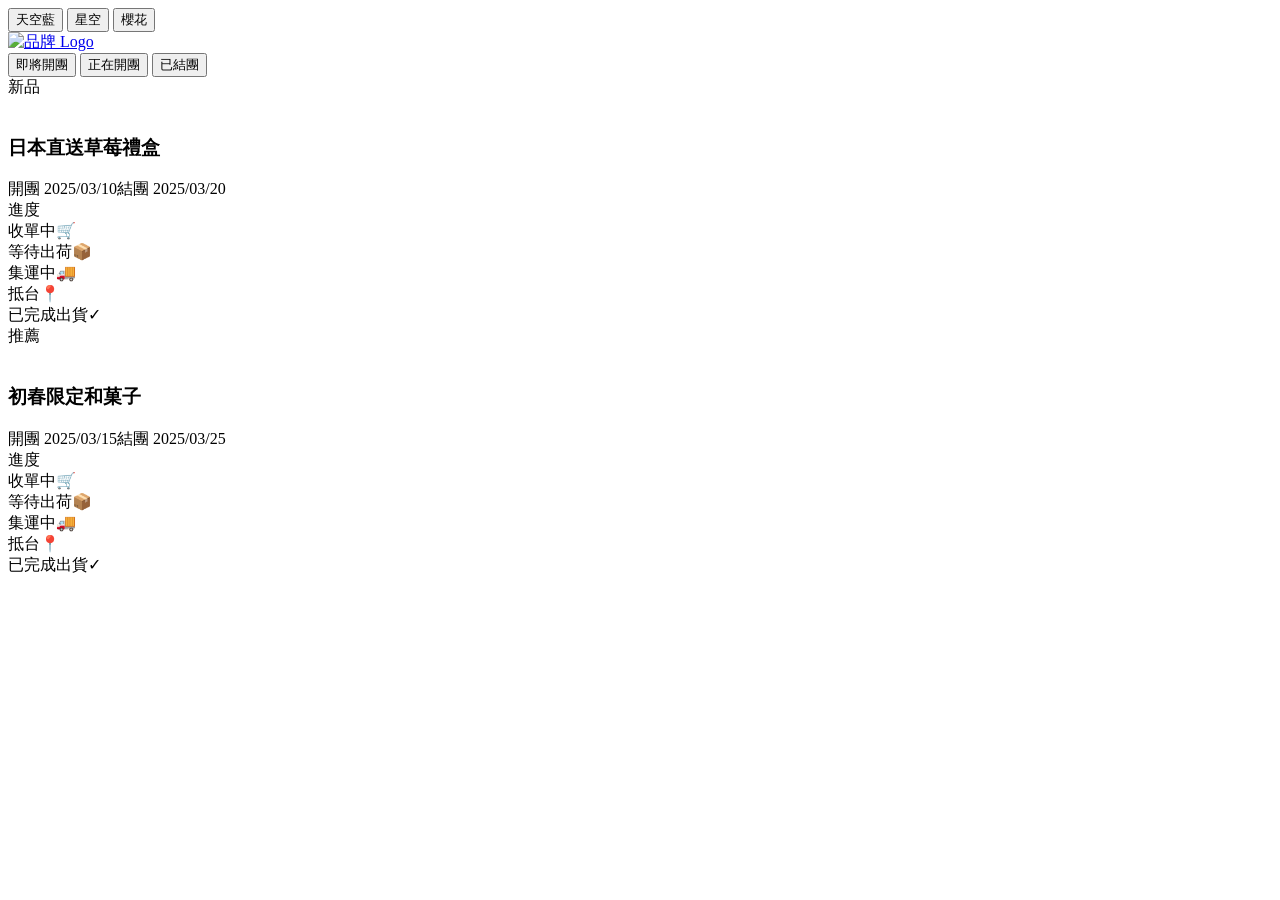
==== index.html @ 2f93da57 "Add files via upload" ====
<!DOCTYPE html>
<html lang="zh-Hant">
<head>
  <meta charset="UTF-8" />
  <meta name="viewport" content="width=device-width, initial-scale=1.0" />
  <base href="./" />
  <title>開團進度追蹤</title>
  <link rel="preconnect" href="https://fonts.googleapis.com" />
  <link rel="preconnect" href="https://fonts.gstatic.com" crossorigin />
  <link href="https://fonts.googleapis.com/css2?family=Noto+Sans+TC:wght@300;400;500;700&family=Outfit:wght@300;500;600&display=swap" rel="stylesheet" />
  <link rel="stylesheet" href="css/styles.css" />
</head>
<body>
  <div class="theme-bg" aria-hidden="true"></div>

  <header class="header">
    <div class="theme-switcher" role="group" aria-label="切換背景主題">
      <button type="button" class="theme-btn active" data-theme="dawn" aria-pressed="true">天空藍</button>
      <button type="button" class="theme-btn" data-theme="night" aria-pressed="false">星空</button>
      <button type="button" class="theme-btn" data-theme="sakura" aria-pressed="false">櫻花</button>
    </div>
  </header>

  <main class="main">
    <div class="hero">
      <a href="#" class="logo-link" title="點擊重新整理" aria-label="重新整理畫面" onclick="location.reload(); return false;">
        <div class="logo-glass">
          <div class="logo-shine" aria-hidden="true"></div>
          <img src="https://res.cloudinary.com/dtll13zax/image/upload/v1772375369/%E5%93%81%E7%89%8Clogo_eheujn.jpg" alt="品牌 Logo" class="logo-img" />
        </div>
      </a>
    </div>

    <nav class="tabs" role="tablist" aria-label="開團狀態">
      <button type="button" class="tab active" role="tab" aria-selected="true" data-filter="upcoming">即將開團</button>
      <button type="button" class="tab" role="tab" aria-selected="false" data-filter="ongoing">正在開團</button>
      <button type="button" class="tab" role="tab" aria-selected="false" data-filter="ended">已結團</button>
    </nav>

    <nav class="tabs tabs--sub" id="endedSubTabs" role="tablist" aria-label="已結團子分類" hidden>
      <button type="button" class="tab tab--sub" role="tab" aria-selected="false" data-ended-filter="all">全部</button>
      <button type="button" class="tab tab--sub active" role="tab" aria-selected="true" data-ended-filter="success">成功結團</button>
      <button type="button" class="tab tab--sub" role="tab" aria-selected="false" data-ended-filter="failed">未成團</button>
    </nav>

    <section class="cards-section" role="tabpanel">
      <div class="cards-grid" id="cardsGrid">
        <!-- 商品卡由 JS 動態插入 -->
      </div>
      <p class="empty-state" id="emptyState" hidden>此分類暫無商品</p>
      <nav class="pagination-wrap" id="paginationWrap" aria-label="分頁"></nav>
    </section>
  </main>

  <script src="js/app.js"></script>
  <script>
    (function () {
      function fmt(d) {
        if (!d) return '—';
        var t = new Date(d + 'T00:00:00').getTime();
        if (isNaN(t)) return d;
        var y = new Date(t).getFullYear(), m = ('0' + (new Date(t).getMonth() + 1)).slice(-2), day = ('0' + new Date(t).getDate()).slice(-2);
        return y + '/' + m + '/' + day;
      }
      function esc(s) { var d = document.createElement('div'); d.textContent = s == null ? '' : s; return d.innerHTML; }
      var def = [
        { title: '日本直送草莓禮盒', status: 'upcoming', badge: 'new', imageUrl: 'https://images.unsplash.com/photo-1464965911861-746a04b4bca6?w=400', startDate: '2025-03-10', endDate: '2025-03-20', progress: [{ name: '收單中', done: false }, { name: '等待出荷', done: false }, { name: '集運中', done: false }, { name: '抵台', done: false }, { name: '已完成出貨', done: false }] },
        { title: '韓國美妝熱銷組', status: 'ongoing', badge: 'hot', imageUrl: 'https://images.unsplash.com/photo-1596462502278-27bfdc403348?w=400', startDate: '2025-02-28', endDate: '2025-03-15', registeredCount: 10, progress: [{ name: '收單中', done: true }, { name: '等待出荷', done: true }, { name: '集運中', done: false }, { name: '抵台', done: false }, { name: '已完成出貨', done: false }] },
        { title: '春日零食大賞', status: 'ongoing', badge: 'recommend', imageUrl: 'https://images.unsplash.com/photo-1606890737304-57a1ca8a5b62?w=400', startDate: '2025-03-01', endDate: '2025-03-12', registeredCount: 24, progress: [{ name: '收單中', done: true }, { name: '等待出荷', done: false }, { name: '集運中', done: false }, { name: '抵台', done: false }, { name: '已完成出貨', done: false }] },
        { title: '冬季保暖小物團', status: 'ended', badge: 'hot', imageUrl: 'https://images.unsplash.com/photo-1551488831-00ddcb6c6bd3?w=400', startDate: '2025-01-05', endDate: '2025-01-20', progress: [{ name: '收單中', done: true }, { name: '等待出荷', done: true }, { name: '集運中', done: true }, { name: '抵台', done: true }, { name: '已完成出貨', done: true }] },
        { title: '初春限定和菓子', status: 'upcoming', badge: 'recommend', imageUrl: 'https://images.unsplash.com/photo-1563805042-7684c019e1cb?w=400', startDate: '2025-03-15', endDate: '2025-03-25', progress: [{ name: '收單中', done: false }, { name: '等待出荷', done: false }, { name: '集運中', done: false }, { name: '抵台', done: false }, { name: '已完成出貨', done: false }] }
      ];
      setTimeout(function () {
        var grid = document.getElementById('cardsGrid');
        var empty = document.getElementById('emptyState');
        if (!grid || !empty || grid.children.length > 0) return;
        var filter = 'upcoming';
        var list = def.filter(function (p) { return p.status === filter; });
        if (list.length === 0) list = def.slice(0, 2);
        var icons = { '收單中': '🛒', '等待出荷': '📦', '集運中': '🚚', '抵台': '📍', '已完成出貨': '✓' };
        list.forEach(function (p) {
          var badgeTxt = p.badge === 'new' ? '新品' : p.badge === 'hot' ? '熱銷' : '推薦';
          var badgeCls = p.badge === 'new' ? 'new' : p.badge === 'hot' ? 'hot' : 'recommend';
          var imgHtml = p.imageUrl ? '<div class="card-image-wrap"><img src="' + esc(p.imageUrl) + '" alt="" class="card-image" loading="lazy" /></div>' : '';
          var regHtml = (p.registeredCount > 0) ? '<div class="card-registered">共 ' + p.registeredCount + ' 位登記預購</div>' : '';
          var prog = (p.progress || []).map(function (n, i) {
            var c = n.done ? 'passed' : (i === (p.progress.findIndex(function (x) { return !x.done; }) || 0)) ? 'current' : 'pending';
            return '<div class="progress-node ' + c + '"><span class="progress-node-label">' + esc(n.name) + '</span><span class="progress-node-icon">' + (icons[n.name] || '') + '</span></div>';
          }).join('');
          var card = document.createElement('article');
          card.className = 'product-card';
          card.innerHTML = '<span class="card-badge ' + badgeCls + '">' + badgeTxt + '</span>' + imgHtml + '<h3 class="card-title">' + esc(p.title) + '</h3><div class="card-dates"><span>開團 ' + fmt(p.startDate) + '</span><span>結團 ' + fmt(p.endDate) + '</span></div>' + regHtml + '<div class="progress-wrap"><div class="progress-label">進度</div><div class="progress-steps">' + prog + '</div></div>';
          grid.appendChild(card);
        });
        empty.hidden = true;
      }, 800);
    })();
  </script>
</body>
</html>
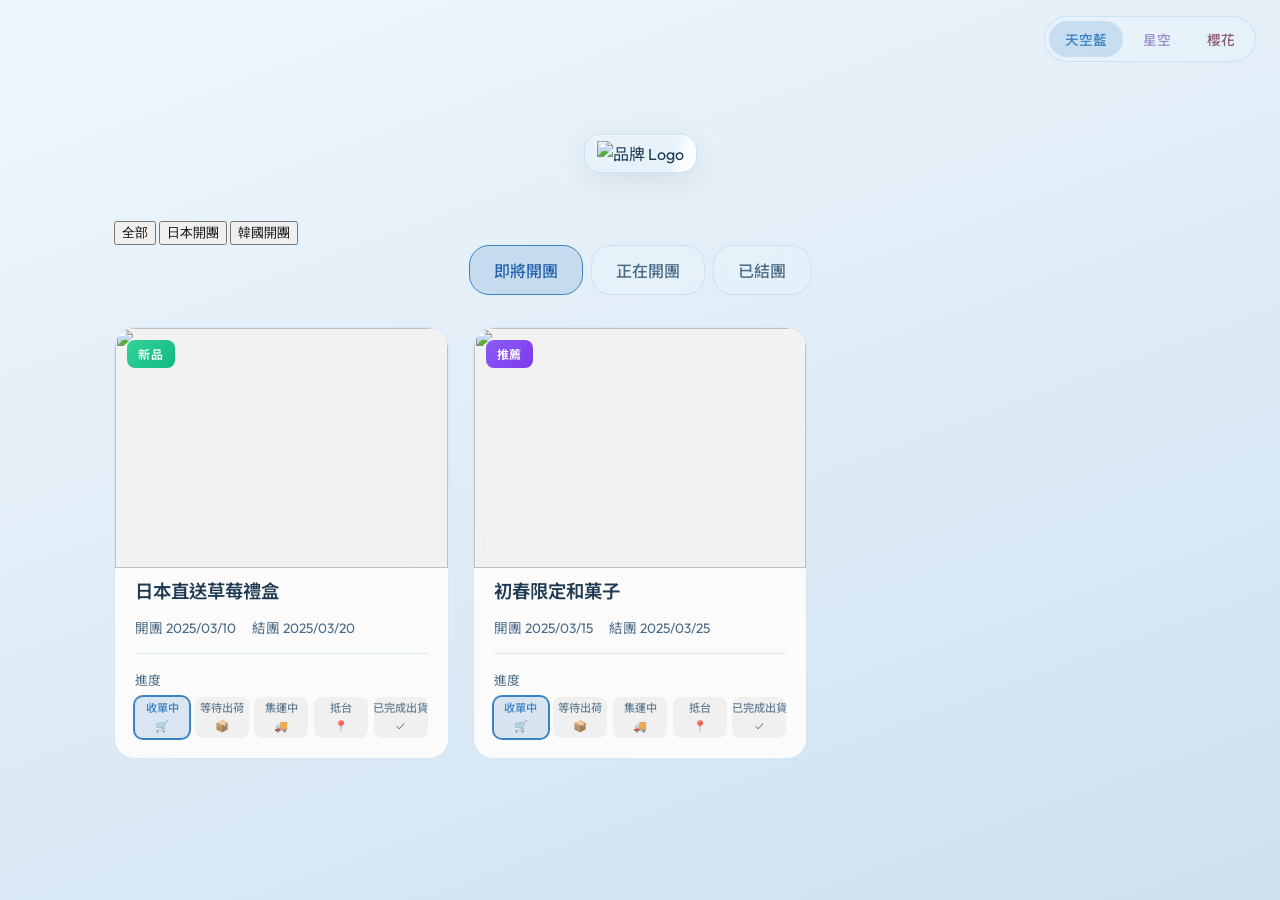
==== commit 7620aaab: "Add files via upload" ====
--- a/index.html
+++ b/index.html
@@ -30,6 +30,12 @@
         </div>
       </a>
     </div>
+
+    <nav class="region-tabs" id="regionTabs" role="tablist" aria-label="開團地區">
+      <button type="button" class="region-tab active" role="tab" aria-selected="true" data-region-filter="all">全部</button>
+      <button type="button" class="region-tab region-tab--jp" role="tab" aria-selected="false" data-region-filter="jp">日本開團</button>
+      <button type="button" class="region-tab region-tab--kr" role="tab" aria-selected="false" data-region-filter="kr">韓國開團</button>
+    </nav>
 
     <nav class="tabs" role="tablist" aria-label="開團狀態">
       <button type="button" class="tab active" role="tab" aria-selected="true" data-filter="upcoming">即將開團</button>
--- a/css/styles.css
+++ b/css/styles.css
@@ -0,0 +1,717 @@
+/* ========== 變數與主題 ========== */
+:root {
+  --font-sans: 'Outfit', 'Noto Sans TC', sans-serif;
+  --font-display: 'Outfit', 'Noto Sans TC', sans-serif;
+  --radius: 20px;
+  --radius-sm: 12px;
+  --shadow: 0 25px 50px -12px rgba(0, 0, 0, 0.15);
+  --transition: 0.35s cubic-bezier(0.4, 0, 0.2, 1);
+}
+
+/* 奶藍主題 (預設) */
+[data-theme="dawn"] {
+  --bg-gradient: linear-gradient(160deg, #f0f7fc 0%, #e4eff8 35%, #d8e8f4 70%, #cde0f0 100%);
+  --glass-bg: rgba(232, 244, 252, 0.6);
+  --glass-border: rgba(180, 215, 238, 0.55);
+  --card-bg: rgba(255, 253, 252, 0.9);
+  --card-border: rgba(200, 225, 245, 0.75);
+  --text: #1e3a52;
+  --text-muted: #4a6b85;
+  --accent: #3b82c4;
+  --accent-soft: rgba(59, 130, 196, 0.18);
+  --tab-active: #2563ab;
+  --shine: rgba(255, 255, 255, 0.75);
+}
+
+/* 星空主題 */
+[data-theme="night"] {
+  --bg-gradient: linear-gradient(160deg, #0f0c1a 0%, #1a1535 50%, #0d0a14 100%);
+  --glass-bg: rgba(30, 25, 55, 0.6);
+  --glass-border: rgba(120, 100, 200, 0.35);
+  --card-bg: rgba(25, 22, 45, 0.88);
+  --card-border: rgba(100, 80, 180, 0.4);
+  --text: #e8e4f5;
+  --text-muted: #9a8fc9;
+  --accent: #a78bfa;
+  --accent-soft: rgba(167, 139, 250, 0.25);
+  --tab-active: #c4b5fd;
+  --shine: rgba(255, 255, 255, 0.25);
+}
+
+/* 櫻花主題 */
+[data-theme="sakura"] {
+  --bg-gradient: linear-gradient(160deg, #fef2f5 0%, #fce7ef 40%, #f8d5e4 70%, #f2c4d9 100%);
+  --glass-bg: rgba(255, 240, 248, 0.6);
+  --glass-border: rgba(230, 180, 210, 0.5);
+  --card-bg: rgba(255, 252, 253, 0.92);
+  --card-border: rgba(235, 200, 220, 0.75);
+  --text: #4a2c3a;
+  --text-muted: #8b5a6b;
+  --accent: #c44d7a;
+  --accent-soft: rgba(196, 77, 122, 0.18);
+  --tab-active: #a63d65;
+  --shine: rgba(255, 255, 255, 0.7);
+}
+
+/* ========== 基礎 ========== */
+*,
+*::before,
+*::after {
+  box-sizing: border-box;
+}
+
+html {
+  font-size: 16px;
+  scroll-behavior: smooth;
+}
+
+body {
+  margin: 0;
+  min-height: 100vh;
+  font-family: var(--font-sans);
+  color: var(--text);
+  background: var(--bg-gradient);
+  transition: background var(--transition), color var(--transition);
+  overflow-x: hidden;
+}
+
+.theme-bg {
+  position: fixed;
+  inset: 0;
+  background: var(--bg-gradient);
+  z-index: -1;
+  transition: background var(--transition);
+}
+
+/* ========== 頂部 ========== */
+.header {
+  display: flex;
+  justify-content: flex-end;
+  align-items: center;
+  gap: 1rem;
+  padding: 1rem 1.5rem;
+  position: sticky;
+  top: 0;
+  z-index: 100;
+}
+
+.admin-link {
+  color: var(--text-muted);
+  text-decoration: none;
+  font-size: 0.9rem;
+  padding: 0.4rem 0.8rem;
+  border-radius: var(--radius-sm);
+  transition: color var(--transition), background var(--transition);
+}
+.admin-link:hover {
+  color: var(--accent);
+  background: var(--accent-soft);
+}
+
+.theme-switcher {
+  display: flex;
+  gap: 0.25rem;
+  padding: 0.25rem;
+  background: var(--glass-bg);
+  border: 1px solid var(--glass-border);
+  border-radius: 999px;
+  backdrop-filter: blur(12px);
+}
+
+.theme-btn {
+  font-family: var(--font-sans);
+  font-size: 0.85rem;
+  font-weight: 500;
+  padding: 0.5rem 1rem;
+  border: none;
+  border-radius: 999px;
+  background: transparent;
+  color: var(--text-muted);
+  cursor: pointer;
+  transition: color var(--transition), background var(--transition), transform 0.2s ease;
+}
+.theme-btn:hover {
+  color: var(--text);
+}
+.theme-btn.active {
+  background: var(--accent-soft);
+  color: var(--accent);
+}
+.theme-btn:active {
+  transform: scale(0.98);
+}
+
+/* ========== 主區與 Logo ========== */
+.main {
+  max-width: 1100px;
+  margin: 0 auto;
+  padding: 1rem 1.5rem 3rem;
+}
+
+.hero {
+  display: flex;
+  justify-content: center;
+  align-items: center;
+  padding: 2.5rem 1rem 3rem;
+}
+
+.logo-link {
+  display: inline-block;
+  text-decoration: none;
+  color: inherit;
+  cursor: pointer;
+}
+
+.logo-glass {
+  position: relative;
+  display: inline-flex;
+  align-items: center;
+  justify-content: center;
+  padding: 0.4rem 0.75rem;
+  background: var(--glass-bg);
+  border: 1px solid var(--glass-border);
+  border-radius: 16px;
+  backdrop-filter: blur(20px);
+  box-shadow: 
+    0 8px 32px rgba(0, 0, 0, 0.08),
+    inset 0 1px 0 var(--shine);
+  overflow: hidden;
+  transition: transform var(--transition), box-shadow var(--transition);
+}
+.logo-glass:hover {
+  transform: scale(1.03);
+  box-shadow: 
+    0 16px 48px rgba(0, 0, 0, 0.12),
+    inset 0 1px 0 var(--shine);
+}
+
+.logo-shine {
+  position: absolute;
+  inset: 0;
+  background: linear-gradient(
+    105deg,
+    transparent 0%,
+    transparent 40%,
+    var(--shine) 45%,
+    var(--shine) 55%,
+    transparent 60%,
+    transparent 100%
+  );
+  background-size: 200% 100%;
+  animation: logoShine 3s ease-in-out infinite;
+  pointer-events: none;
+}
+
+@keyframes logoShine {
+  0%, 100% { background-position: 200% 0; }
+  50% { background-position: -200% 0; }
+}
+
+.logo-img {
+  position: relative;
+  z-index: 1;
+  display: block;
+  max-width: 180px;
+  max-height: 80px;
+  width: auto;
+  height: auto;
+  object-fit: contain;
+}
+
+/* ========== 分類按鈕 ========== */
+.tabs {
+  display: flex;
+  justify-content: center;
+  gap: 0.5rem;
+  flex-wrap: wrap;
+  margin-bottom: 2rem;
+}
+
+.tab {
+  font-family: var(--font-sans);
+  font-size: 1rem;
+  font-weight: 500;
+  padding: 0.75rem 1.5rem;
+  border: 1px solid var(--glass-border);
+  border-radius: var(--radius);
+  background: var(--glass-bg);
+  color: var(--text-muted);
+  cursor: pointer;
+  backdrop-filter: blur(12px);
+  transition: all var(--transition);
+}
+.tab:hover {
+  color: var(--text);
+  border-color: var(--accent);
+  background: var(--accent-soft);
+  transform: translateY(-2px);
+  box-shadow: 0 4px 16px rgba(0, 0, 0, 0.15), 0 0 0 1px var(--accent);
+}
+.tab:focus-visible {
+  outline: 2px solid var(--accent);
+  outline-offset: 2px;
+}
+.tab.active {
+  background: var(--accent-soft);
+  color: var(--tab-active);
+  border-color: var(--accent);
+}
+
+.tabs--sub {
+  margin-top: -1rem;
+  margin-bottom: 1.5rem;
+}
+.tabs--sub[hidden] {
+  display: none;
+}
+.tab--sub {
+  font-size: 0.9rem;
+  padding: 0.5rem 1rem;
+}
+.tab--sub.active {
+  background: var(--accent-soft);
+  color: var(--tab-active);
+  border-color: var(--accent);
+}
+
+/* ========== 商品卡區 ========== */
+.cards-section {
+  min-height: 280px;
+}
+
+.cards-grid {
+  display: grid;
+  grid-template-columns: repeat(auto-fill, minmax(300px, 1fr));
+  gap: 1.5rem;
+}
+@media (max-width: 768px) and (orientation: portrait) {
+  .cards-grid {
+    grid-template-columns: 1fr;
+    gap: 1.5rem;
+    max-width: 380px;
+    margin-left: auto;
+    margin-right: auto;
+  }
+  .cards-grid .product-card {
+    max-width: 100%;
+    min-height: auto;
+  }
+  .cards-grid .card-image {
+    height: 200px;
+    object-fit: cover;
+  }
+}
+
+.empty-state {
+  text-align: center;
+  color: var(--text-muted);
+  padding: 3rem 1rem;
+  font-size: 1.05rem;
+}
+
+/* ========== 分頁 ========== */
+.pagination-wrap {
+  margin-top: 2rem;
+  margin-bottom: 1rem;
+  display: flex;
+  justify-content: center;
+}
+.pagination-wrap:empty,
+.pagination-wrap[hidden] {
+  display: none;
+}
+.pagination {
+  display: flex;
+  flex-wrap: wrap;
+  justify-content: center;
+  gap: 0.5rem;
+  align-items: center;
+}
+.pagination-btn {
+  font-family: var(--font-sans);
+  font-size: 0.95rem;
+  font-weight: 500;
+  min-width: 2.25rem;
+  min-height: 2.25rem;
+  padding: 0;
+  border: none;
+  border-radius: 50%;
+  background: transparent;
+  color: var(--text-muted);
+  cursor: pointer;
+  transition: all var(--transition);
+  -webkit-tap-highlight-color: transparent;
+}
+.pagination-btn:hover {
+  color: var(--text);
+}
+.pagination-btn.active {
+  background: var(--text-muted);
+  color: #fff;
+}
+.pagination-arrow {
+  width: 2.5rem;
+  height: 2.5rem;
+  padding: 0;
+  border: 2px solid var(--glass-border);
+  border-radius: 50%;
+  background: var(--glass-bg);
+  color: var(--text);
+  cursor: pointer;
+  transition: all var(--transition);
+  -webkit-tap-highlight-color: transparent;
+  display: inline-flex;
+  align-items: center;
+  justify-content: center;
+}
+.pagination-arrow .pagination-arrow-icon {
+  width: 1.25rem;
+  height: 1.25rem;
+  display: block;
+}
+.pagination-arrow:hover:not(:disabled) {
+  color: var(--accent);
+  border-color: var(--accent);
+  background: var(--accent-soft);
+}
+.pagination-arrow:disabled {
+  opacity: 0.4;
+  cursor: default;
+}
+[data-theme="night"] .pagination-arrow,
+[data-theme="sakura"] .pagination-arrow {
+  border-color: var(--glass-border);
+  background: var(--glass-bg);
+}
+[data-theme="night"] .pagination-arrow:hover:not(:disabled),
+[data-theme="sakura"] .pagination-arrow:hover:not(:disabled) {
+  border-color: var(--accent);
+  background: var(--accent-soft);
+}
+@media (max-width: 480px) {
+  .pagination-btn {
+    min-width: 2rem;
+    min-height: 2rem;
+    font-size: 0.9rem;
+  }
+  .pagination-arrow {
+    width: 2.25rem;
+    height: 2.25rem;
+  }
+  .pagination-arrow .pagination-arrow-icon {
+    width: 1.1rem;
+    height: 1.1rem;
+  }
+}
+
+/* ========== 商品卡 ========== */
+.product-card {
+  position: relative;
+  background: var(--card-bg);
+  border: 1px solid var(--card-border);
+  border-radius: var(--radius);
+  padding: 1.25rem;
+  backdrop-filter: blur(12px);
+  overflow: hidden;
+  transition: transform var(--transition), box-shadow var(--transition);
+}
+.product-card:hover {
+  transform: translateY(-6px);
+  box-shadow:
+    0 12px 24px rgba(0, 0, 0, 0.08),
+    0 4px 12px rgba(0, 0, 0, 0.04),
+    0 0 0 1px var(--card-border);
+  border-color: var(--accent);
+}
+
+/* 已結團：成功開團版型 */
+.product-card--ended-success {
+  border-color: rgba(16, 185, 129, 0.35);
+}
+.product-card--ended-success:hover {
+  border-color: rgba(16, 185, 129, 0.55);
+}
+
+/* 已結團：未成團版型（淡化、弱 hover） */
+.product-card--ended-failed {
+  opacity: 0.88;
+  border-color: rgba(148, 163, 184, 0.35);
+  background: rgba(255, 255, 255, 0.04);
+}
+.product-card--ended-failed:hover {
+  transform: translateY(-2px);
+  box-shadow: 0 6px 14px rgba(0, 0, 0, 0.06);
+  border-color: rgba(148, 163, 184, 0.5);
+}
+
+.card-result-badge {
+  position: absolute;
+  top: 12px;
+  right: 12px;
+  z-index: 2;
+  font-size: 0.72rem;
+  font-weight: 600;
+  padding: 0.35rem 0.65rem;
+  border-radius: 8px;
+  letter-spacing: 0.03em;
+}
+.card-result-badge--success {
+  background: rgba(16, 185, 129, 0.18);
+  color: #059669;
+  border: 1px solid rgba(16, 185, 129, 0.35);
+}
+.card-result-badge--failed {
+  background: rgba(148, 163, 184, 0.15);
+  color: var(--text-muted);
+  border: 1px solid rgba(148, 163, 184, 0.35);
+}
+
+.card-image-wrap--muted .card-image {
+  filter: grayscale(0.35) brightness(0.92);
+}
+
+.card-ended-note {
+  margin: 0;
+  padding: 0.65rem 0.75rem;
+  font-size: 0.88rem;
+  line-height: 1.45;
+  color: var(--text-muted);
+  background: rgba(148, 163, 184, 0.08);
+  border-radius: var(--radius-sm, 8px);
+  text-align: center;
+}
+
+.progress-wrap--failed {
+  border-top-color: rgba(148, 163, 184, 0.2);
+}
+
+.card-badge {
+  position: absolute;
+  top: 12px;
+  left: 12px;
+  z-index: 2;
+  font-size: 0.75rem;
+  font-weight: 600;
+  padding: 0.35rem 0.7rem;
+  border-radius: 8px;
+  text-transform: uppercase;
+  letter-spacing: 0.05em;
+}
+.card-badge.new {
+  background: linear-gradient(135deg, #34d399, #10b981);
+  color: #fff;
+}
+.card-badge.hot {
+  background: linear-gradient(135deg, #f97316, #ea580c);
+  color: #fff;
+}
+.card-badge.recommend {
+  background: linear-gradient(135deg, #8b5cf6, #7c3aed);
+  color: #fff;
+}
+.card-badge.ichibansho {
+  background: linear-gradient(135deg, #e11d48, #be123c);
+  color: #fff;
+}
+
+.card-image-wrap {
+  width: calc(100% + 2.5rem);
+  margin: -1.25rem 0 0.75rem -1.25rem;
+  border-radius: var(--radius) var(--radius) 0 0;
+  overflow: hidden;
+  background: rgba(0, 0, 0, 0.04);
+}
+
+.card-image {
+  display: block;
+  width: 100%;
+  height: 240px;
+  object-fit: cover;
+}
+
+.card-title {
+  margin: 0 0 0.75rem;
+  font-size: 1.15rem;
+  font-weight: 600;
+  line-height: 1.35;
+  padding-right: 0.5rem;
+}
+
+.card-dates {
+  display: flex;
+  flex-wrap: wrap;
+  gap: 0.5rem 1rem;
+  margin-bottom: 1rem;
+  font-size: 0.85rem;
+  color: var(--text-muted);
+}
+.card-dates span {
+  display: inline-flex;
+  align-items: center;
+  gap: 0.25rem;
+}
+
+.card-status-pill {
+  display: inline-block;
+  margin-top: 0.5rem;
+  padding: 0.25rem 0.65rem;
+  font-size: 0.8rem;
+  font-weight: 500;
+  border-radius: 999px;
+  line-height: 1.3;
+}
+.card-status--upcoming {
+  background: rgba(59, 130, 196, 0.2);
+  color: var(--tab-active, #2563ab);
+}
+.card-status--ongoing {
+  background: rgba(34, 197, 94, 0.2);
+  color: #15803d;
+}
+.card-status--ended {
+  background: rgba(100, 116, 139, 0.2);
+  color: var(--text-muted);
+}
+
+.card-registered {
+  font-size: 0.9rem;
+  font-weight: 500;
+  color: var(--accent);
+  margin-bottom: 0.75rem;
+}
+
+.progress-wrap {
+  margin-top: 1rem;
+  padding-top: 1rem;
+  border-top: 1px solid var(--card-border);
+}
+
+.progress-label {
+  font-size: 0.8rem;
+  color: var(--text-muted);
+  margin-bottom: 0.5rem;
+}
+
+.progress-steps {
+  display: flex;
+  align-items: stretch;
+  gap: 0.35rem;
+  flex-wrap: nowrap;
+}
+
+.progress-node {
+  display: flex;
+  flex-direction: column;
+  align-items: center;
+  gap: 0.2rem;
+  font-size: 0.7rem;
+  padding: 0.35rem 0.4rem;
+  border-radius: 8px;
+  min-width: 0;
+  flex: 1;
+  transition: opacity var(--transition), transform var(--transition);
+}
+.progress-node .progress-node-label {
+  font-weight: 500;
+  text-align: center;
+  line-height: 1.2;
+  white-space: nowrap;
+}
+.progress-node .progress-node-icon {
+  display: flex;
+  align-items: center;
+  justify-content: center;
+  gap: 0.35rem;
+}
+.progress-node .progress-icon {
+  width: 14px;
+  height: 14px;
+}
+.progress-node-light {
+  width: 8px;
+  height: 8px;
+  border-radius: 50%;
+  flex-shrink: 0;
+  transition: background var(--transition), box-shadow var(--transition);
+}
+
+.progress-node.passed {
+  background: rgba(34, 197, 94, 0.12);
+  color: #15803d;
+}
+.progress-node.passed .progress-icon {
+  color: #15803d;
+}
+.progress-node.passed .progress-node-light {
+  background: #22c55e;
+  box-shadow: 0 0 6px rgba(34, 197, 94, 0.6);
+}
+[data-theme="night"] .progress-node.passed {
+  background: rgba(74, 222, 128, 0.15);
+  color: #86efac;
+}
+[data-theme="night"] .progress-node.passed .progress-icon {
+  color: #86efac;
+}
+[data-theme="night"] .progress-node.passed .progress-node-light {
+  background: #4ade80;
+  box-shadow: 0 0 6px rgba(74, 222, 128, 0.5);
+}
+[data-theme="sakura"] .progress-node.passed {
+  background: rgba(74, 222, 128, 0.15);
+  color: #15803d;
+}
+[data-theme="sakura"] .progress-node.passed .progress-icon {
+  color: #15803d;
+}
+[data-theme="sakura"] .progress-node.passed .progress-node-light {
+  background: #22c55e;
+  box-shadow: 0 0 6px rgba(34, 197, 94, 0.5);
+}
+
+.progress-node.current {
+  background: var(--accent-soft);
+  color: var(--accent);
+  font-weight: 600;
+  box-shadow: 0 0 0 2px var(--accent);
+}
+.progress-node.current .progress-icon {
+  color: var(--accent);
+}
+.progress-node.current .progress-node-light {
+  background: var(--accent);
+  box-shadow: 0 0 8px var(--accent);
+}
+
+.progress-node.pending {
+  background: rgba(0, 0, 0, 0.05);
+  color: var(--text-muted);
+  opacity: 0.85;
+}
+.progress-node.pending .progress-icon {
+  color: var(--text-muted);
+}
+.progress-node.pending .progress-node-light {
+  background: rgba(0, 0, 0, 0.15);
+  box-shadow: none;
+}
+[data-theme="night"] .progress-node.pending,
+[data-theme="sakura"] .progress-node.pending {
+  background: rgba(0, 0, 0, 0.05);
+}
+[data-theme="night"] .progress-node.pending {
+  background: rgba(255, 255, 255, 0.06);
+}
+[data-theme="night"] .progress-node.pending .progress-node-light {
+  background: rgba(255, 255, 255, 0.2);
+}
+
+.countdown {
+  margin-top: 0.6rem;
+  font-size: 0.9rem;
+  font-weight: 500;
+  color: var(--accent);
+}
+.countdown span {
+  font-variant-numeric: tabular-nums;
+}
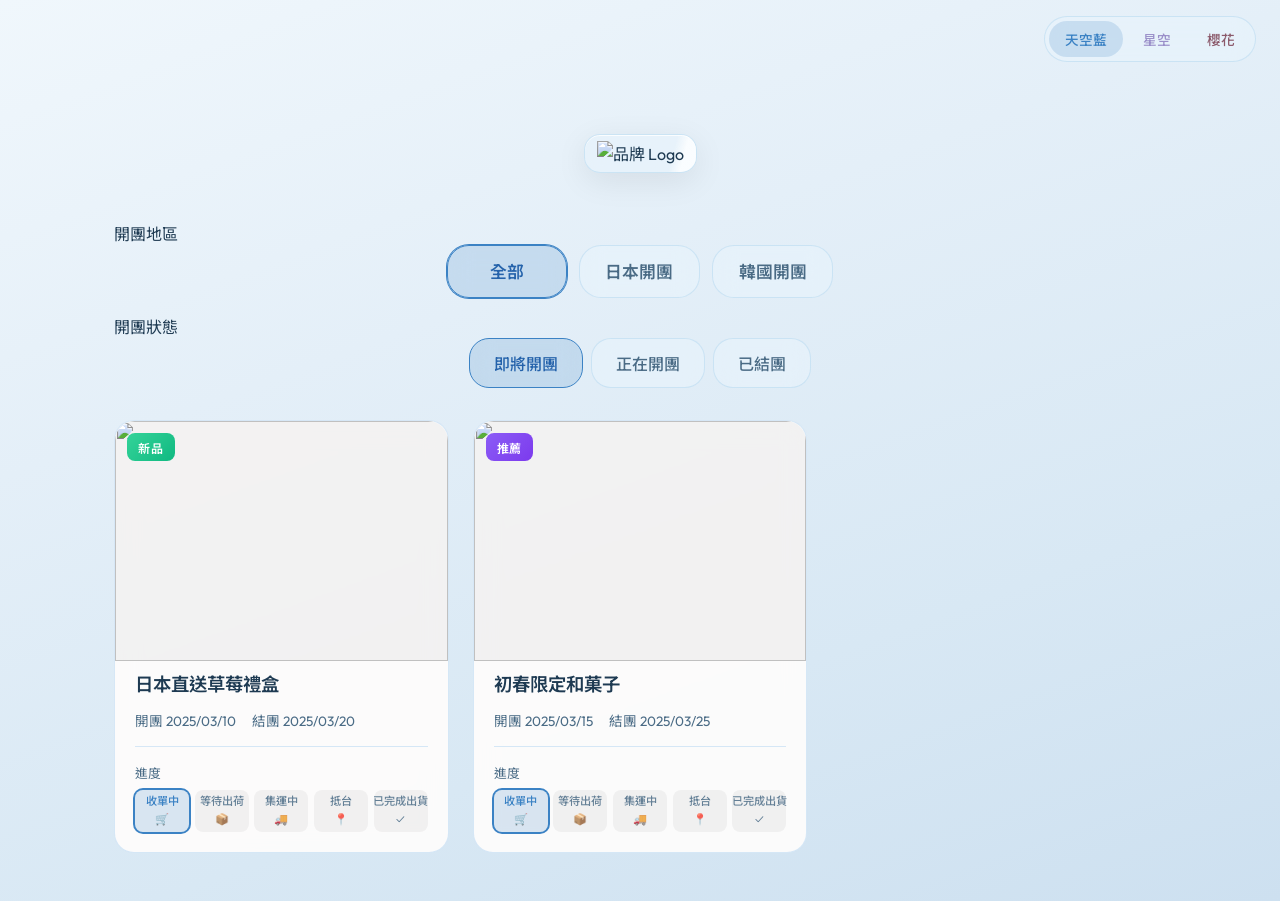
==== commit c8938820: "Add files via upload" ====
--- a/index.html
+++ b/index.html
@@ -31,23 +31,34 @@
       </a>
     </div>
 
-    <nav class="region-tabs" id="regionTabs" role="tablist" aria-label="開團地區">
-      <button type="button" class="region-tab active" role="tab" aria-selected="true" data-region-filter="all">全部</button>
-      <button type="button" class="region-tab region-tab--jp" role="tab" aria-selected="false" data-region-filter="jp">日本開團</button>
-      <button type="button" class="region-tab region-tab--kr" role="tab" aria-selected="false" data-region-filter="kr">韓國開團</button>
-    </nav>
+    <section class="filter-panel" aria-label="商品分類篩選">
+      <div class="filter-group filter-group--region">
+        <div class="filter-group-label">開團地區</div>
+        <nav class="region-tabs" id="regionTabs" role="tablist" aria-label="開團地區">
+          <button type="button" class="region-tab active" role="tab" aria-selected="true" data-region-filter="all">全部</button>
+          <button type="button" class="region-tab region-tab--jp" role="tab" aria-selected="false" data-region-filter="jp">日本開團</button>
+          <button type="button" class="region-tab region-tab--kr" role="tab" aria-selected="false" data-region-filter="kr">韓國開團</button>
+        </nav>
+      </div>
 
-    <nav class="tabs" role="tablist" aria-label="開團狀態">
-      <button type="button" class="tab active" role="tab" aria-selected="true" data-filter="upcoming">即將開團</button>
-      <button type="button" class="tab" role="tab" aria-selected="false" data-filter="ongoing">正在開團</button>
-      <button type="button" class="tab" role="tab" aria-selected="false" data-filter="ended">已結團</button>
-    </nav>
+      <div class="filter-group">
+        <div class="filter-group-label">開團狀態</div>
+        <nav class="tabs" role="tablist" aria-label="開團狀態">
+          <button type="button" class="tab active" role="tab" aria-selected="true" data-filter="upcoming">即將開團</button>
+          <button type="button" class="tab" role="tab" aria-selected="false" data-filter="ongoing">正在開團</button>
+          <button type="button" class="tab" role="tab" aria-selected="false" data-filter="ended">已結團</button>
+        </nav>
+      </div>
 
-    <nav class="tabs tabs--sub" id="endedSubTabs" role="tablist" aria-label="已結團子分類" hidden>
-      <button type="button" class="tab tab--sub" role="tab" aria-selected="false" data-ended-filter="all">全部</button>
-      <button type="button" class="tab tab--sub active" role="tab" aria-selected="true" data-ended-filter="success">成功結團</button>
-      <button type="button" class="tab tab--sub" role="tab" aria-selected="false" data-ended-filter="failed">未成團</button>
-    </nav>
+      <div class="filter-group filter-group--sub" id="endedSubGroup" hidden>
+        <div class="filter-group-label">結團結果</div>
+        <nav class="tabs tabs--sub" id="endedSubTabs" role="tablist" aria-label="已結團子分類">
+          <button type="button" class="tab tab--sub" role="tab" aria-selected="false" data-ended-filter="all">全部</button>
+          <button type="button" class="tab tab--sub active" role="tab" aria-selected="true" data-ended-filter="success">成功結團</button>
+          <button type="button" class="tab tab--sub" role="tab" aria-selected="false" data-ended-filter="failed">未成團</button>
+        </nav>
+      </div>
+    </section>
 
     <section class="cards-section" role="tabpanel">
       <div class="cards-grid" id="cardsGrid">
--- a/css/styles.css
+++ b/css/styles.css
@@ -219,6 +219,58 @@
 }
 
 /* ========== 分類按鈕 ========== */
+.region-tabs {
+  display: flex;
+  justify-content: center;
+  gap: 0.75rem;
+  flex-wrap: wrap;
+  margin-bottom: 1rem;
+}
+
+.region-tab {
+  min-width: 7.5rem;
+  font-family: var(--font-sans);
+  font-size: 1.05rem;
+  font-weight: 600;
+  padding: 0.85rem 1.6rem;
+  border: 1px solid var(--glass-border);
+  border-radius: calc(var(--radius) + 2px);
+  background: var(--glass-bg);
+  color: var(--text-muted);
+  cursor: pointer;
+  backdrop-filter: blur(12px);
+  transition: all var(--transition);
+}
+
+.region-tab:hover {
+  color: var(--text);
+  border-color: var(--accent);
+  transform: translateY(-2px);
+  box-shadow: 0 5px 18px rgba(0, 0, 0, 0.12);
+}
+
+.region-tab.active {
+  color: var(--tab-active);
+  border-color: var(--accent);
+  background: var(--accent-soft);
+  box-shadow: 0 0 0 1px var(--accent);
+}
+
+.region-tab:focus-visible {
+  outline: 2px solid var(--accent);
+  outline-offset: 2px;
+}
+
+.region-tab--jp.active {
+  border-color: rgba(244, 114, 182, 0.75);
+  box-shadow: 0 0 0 1px rgba(244, 114, 182, 0.55);
+}
+
+.region-tab--kr.active {
+  border-color: rgba(99, 102, 241, 0.75);
+  box-shadow: 0 0 0 1px rgba(99, 102, 241, 0.55);
+}
+
 .tabs {
   display: flex;
   justify-content: center;
@@ -466,6 +518,29 @@
   border: 1px solid rgba(148, 163, 184, 0.35);
 }
 
+.card-region-badge {
+  display: inline-flex;
+  align-items: center;
+  margin: 0 0 0.55rem;
+  padding: 0.25rem 0.6rem;
+  border-radius: 999px;
+  font-size: 0.75rem;
+  font-weight: 600;
+  line-height: 1.2;
+}
+
+.card-region-badge--jp {
+  color: #be185d;
+  background: rgba(244, 114, 182, 0.14);
+  border: 1px solid rgba(244, 114, 182, 0.3);
+}
+
+.card-region-badge--kr {
+  color: #4f46e5;
+  background: rgba(99, 102, 241, 0.13);
+  border: 1px solid rgba(99, 102, 241, 0.28);
+}
+
 .card-image-wrap--muted .card-image {
   filter: grayscale(0.35) brightness(0.92);
 }
@@ -537,6 +612,19 @@
   padding-right: 0.5rem;
 }
 
+@media (max-width: 600px) {
+  .region-tabs {
+    gap: 0.45rem;
+  }
+
+  .region-tab {
+    min-width: auto;
+    flex: 1 1 30%;
+    font-size: 0.92rem;
+    padding: 0.7rem 0.55rem;
+  }
+}
+
 .card-dates {
   display: flex;
   flex-wrap: wrap;
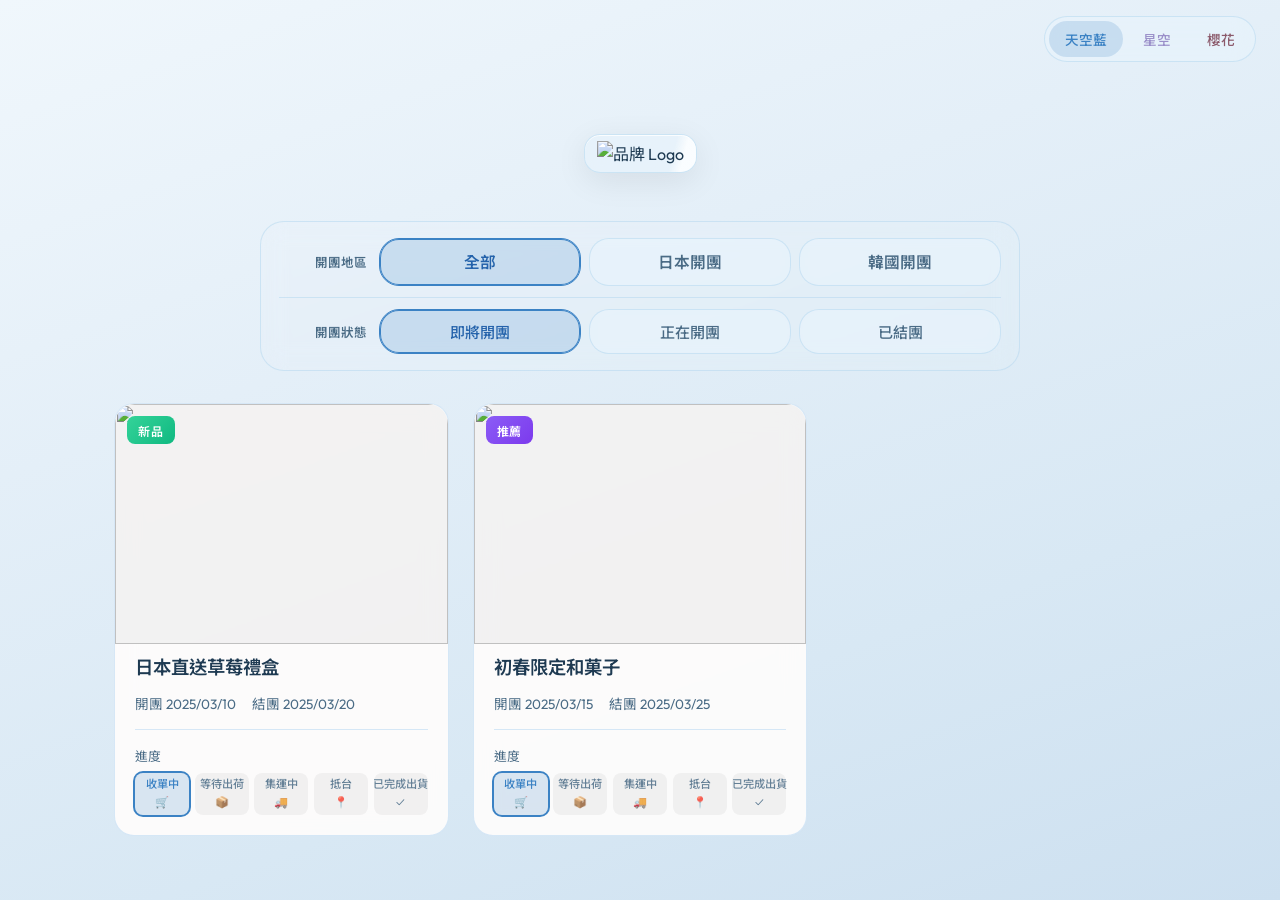
==== commit 24ed1667: "Add files via upload" ====
--- a/index.html
+++ b/index.html
@@ -50,14 +50,14 @@
         </nav>
       </div>
 
-      <div class="filter-group filter-group--sub" id="endedSubGroup" hidden>
+      <div class="filter-group filter-group--result" id="endedResultGroup" hidden>
         <div class="filter-group-label">結團結果</div>
-        <nav class="tabs tabs--sub" id="endedSubTabs" role="tablist" aria-label="已結團子分類">
-          <button type="button" class="tab tab--sub" role="tab" aria-selected="false" data-ended-filter="all">全部</button>
-          <button type="button" class="tab tab--sub active" role="tab" aria-selected="true" data-ended-filter="success">成功結團</button>
-          <button type="button" class="tab tab--sub" role="tab" aria-selected="false" data-ended-filter="failed">未成團</button>
+        <nav class="ended-result-tabs" id="endedResultTabs" role="tablist" aria-label="已結團結果">
+          <button type="button" class="ended-result-tab ended-result-tab--success active" role="tab" aria-selected="true" data-ended-result="success">成功開團</button>
+          <button type="button" class="ended-result-tab ended-result-tab--failed" role="tab" aria-selected="false" data-ended-result="failed">未成團</button>
         </nav>
       </div>
+
     </section>
 
     <section class="cards-section" role="tabpanel">
--- a/css/styles.css
+++ b/css/styles.css
@@ -219,22 +219,56 @@
 }
 
 /* ========== 分類按鈕 ========== */
+.filter-panel {
+  max-width: 760px;
+  margin: 0 auto 2rem;
+  padding: 1rem 1.1rem;
+  border: 1px solid var(--glass-border);
+  border-radius: calc(var(--radius) + 4px);
+  background: rgba(255, 255, 255, 0.06);
+  backdrop-filter: blur(12px);
+}
+
+.filter-group {
+  display: grid;
+  grid-template-columns: 5.5rem minmax(0, 1fr);
+  align-items: center;
+  gap: 0.75rem;
+}
+
+.filter-group + .filter-group {
+  margin-top: 0.7rem;
+  padding-top: 0.7rem;
+  border-top: 1px solid var(--glass-border);
+}
+
+.filter-group[hidden] {
+  display: none;
+}
+
+.filter-group-label {
+  color: var(--text-muted);
+  font-size: 0.78rem;
+  font-weight: 600;
+  letter-spacing: 0.08em;
+  text-align: right;
+}
+
 .region-tabs {
   display: flex;
-  justify-content: center;
-  gap: 0.75rem;
-  flex-wrap: wrap;
-  margin-bottom: 1rem;
+  justify-content: flex-start;
+  gap: 0.5rem;
 }
 
 .region-tab {
-  min-width: 7.5rem;
+  flex: 1 1 0;
+  min-width: 0;
   font-family: var(--font-sans);
-  font-size: 1.05rem;
+  font-size: 0.98rem;
   font-weight: 600;
-  padding: 0.85rem 1.6rem;
+  padding: 0.72rem 0.8rem;
   border: 1px solid var(--glass-border);
-  border-radius: calc(var(--radius) + 2px);
+  border-radius: var(--radius);
   background: var(--glass-bg);
   color: var(--text-muted);
   cursor: pointer;
@@ -253,7 +287,7 @@
   color: var(--tab-active);
   border-color: var(--accent);
   background: var(--accent-soft);
-  box-shadow: 0 0 0 1px var(--accent);
+  box-shadow: inset 0 0 0 1px var(--accent);
 }
 
 .region-tab:focus-visible {
@@ -263,27 +297,27 @@
 
 .region-tab--jp.active {
   border-color: rgba(244, 114, 182, 0.75);
-  box-shadow: 0 0 0 1px rgba(244, 114, 182, 0.55);
+  box-shadow: inset 0 0 0 1px rgba(244, 114, 182, 0.55);
 }
 
 .region-tab--kr.active {
   border-color: rgba(99, 102, 241, 0.75);
-  box-shadow: 0 0 0 1px rgba(99, 102, 241, 0.55);
+  box-shadow: inset 0 0 0 1px rgba(99, 102, 241, 0.55);
 }
 
 .tabs {
   display: flex;
-  justify-content: center;
+  justify-content: flex-start;
   gap: 0.5rem;
-  flex-wrap: wrap;
-  margin-bottom: 2rem;
 }
 
 .tab {
+  flex: 1 1 0;
+  min-width: 0;
   font-family: var(--font-sans);
-  font-size: 1rem;
+  font-size: 0.94rem;
   font-weight: 500;
-  padding: 0.75rem 1.5rem;
+  padding: 0.68rem 0.75rem;
   border: 1px solid var(--glass-border);
   border-radius: var(--radius);
   background: var(--glass-bg);
@@ -307,23 +341,7 @@
   background: var(--accent-soft);
   color: var(--tab-active);
   border-color: var(--accent);
-}
-
-.tabs--sub {
-  margin-top: -1rem;
-  margin-bottom: 1.5rem;
-}
-.tabs--sub[hidden] {
-  display: none;
-}
-.tab--sub {
-  font-size: 0.9rem;
-  padding: 0.5rem 1rem;
-}
-.tab--sub.active {
-  background: var(--accent-soft);
-  color: var(--tab-active);
-  border-color: var(--accent);
+  box-shadow: inset 0 0 0 1px var(--accent);
 }
 
 /* ========== 商品卡區 ========== */
@@ -335,6 +353,80 @@
   display: grid;
   grid-template-columns: repeat(auto-fill, minmax(300px, 1fr));
   gap: 1.5rem;
+}
+
+.cards-grid--grouped {
+  display: block;
+}
+
+.ended-group + .ended-group {
+  margin-top: 2rem;
+}
+
+.ended-group-heading {
+  display: flex;
+  align-items: center;
+  gap: 0.55rem;
+  margin-bottom: 0.85rem;
+  color: var(--text);
+}
+
+.ended-group-title {
+  font-size: 1.05rem;
+  font-weight: 600;
+}
+
+.ended-group-count {
+  display: inline-flex;
+  align-items: center;
+  justify-content: center;
+  min-width: 1.7rem;
+  height: 1.7rem;
+  padding: 0 0.45rem;
+  border-radius: 999px;
+  font-size: 0.78rem;
+  font-weight: 600;
+  background: var(--accent-soft);
+  color: var(--tab-active);
+}
+
+.ended-group--failed {
+  padding-top: 1rem;
+  border-top: 1px solid var(--glass-border);
+}
+
+details.ended-group--failed > summary {
+  cursor: pointer;
+  list-style: none;
+}
+
+details.ended-group--failed > summary::-webkit-details-marker {
+  display: none;
+}
+
+details.ended-group--failed > summary::after {
+  content: "展開";
+  margin-left: auto;
+  color: var(--text-muted);
+  font-size: 0.78rem;
+  font-weight: 500;
+}
+
+details.ended-group--failed[open] > summary::after {
+  content: "收合";
+}
+
+.ended-group-grid {
+  margin-top: 0.25rem;
+}
+
+.ended-group--success .ended-group-title {
+  color: #059669;
+}
+
+.ended-group--failed .ended-group-count {
+  background: rgba(148, 163, 184, 0.14);
+  color: var(--text-muted);
 }
 @media (max-width: 768px) and (orientation: portrait) {
   .cards-grid {
@@ -613,6 +705,26 @@
 }
 
 @media (max-width: 600px) {
+  .filter-panel {
+    margin-bottom: 1.5rem;
+    padding: 0.85rem;
+  }
+
+  .filter-group {
+    display: block;
+  }
+
+  .filter-group + .filter-group {
+    margin-top: 0.75rem;
+    padding-top: 0.75rem;
+  }
+
+  .filter-group-label {
+    margin-bottom: 0.45rem;
+    font-size: 0.72rem;
+    text-align: left;
+  }
+
   .region-tabs {
     gap: 0.45rem;
   }
@@ -620,9 +732,19 @@
   .region-tab {
     min-width: auto;
     flex: 1 1 30%;
-    font-size: 0.92rem;
-    padding: 0.7rem 0.55rem;
-  }
+    font-size: 0.88rem;
+    padding: 0.65rem 0.4rem;
+  }
+
+  .tabs {
+    gap: 0.4rem;
+  }
+
+  .tab {
+    font-size: 0.84rem;
+    padding: 0.62rem 0.35rem;
+  }
+
 }
 
 .card-dates {
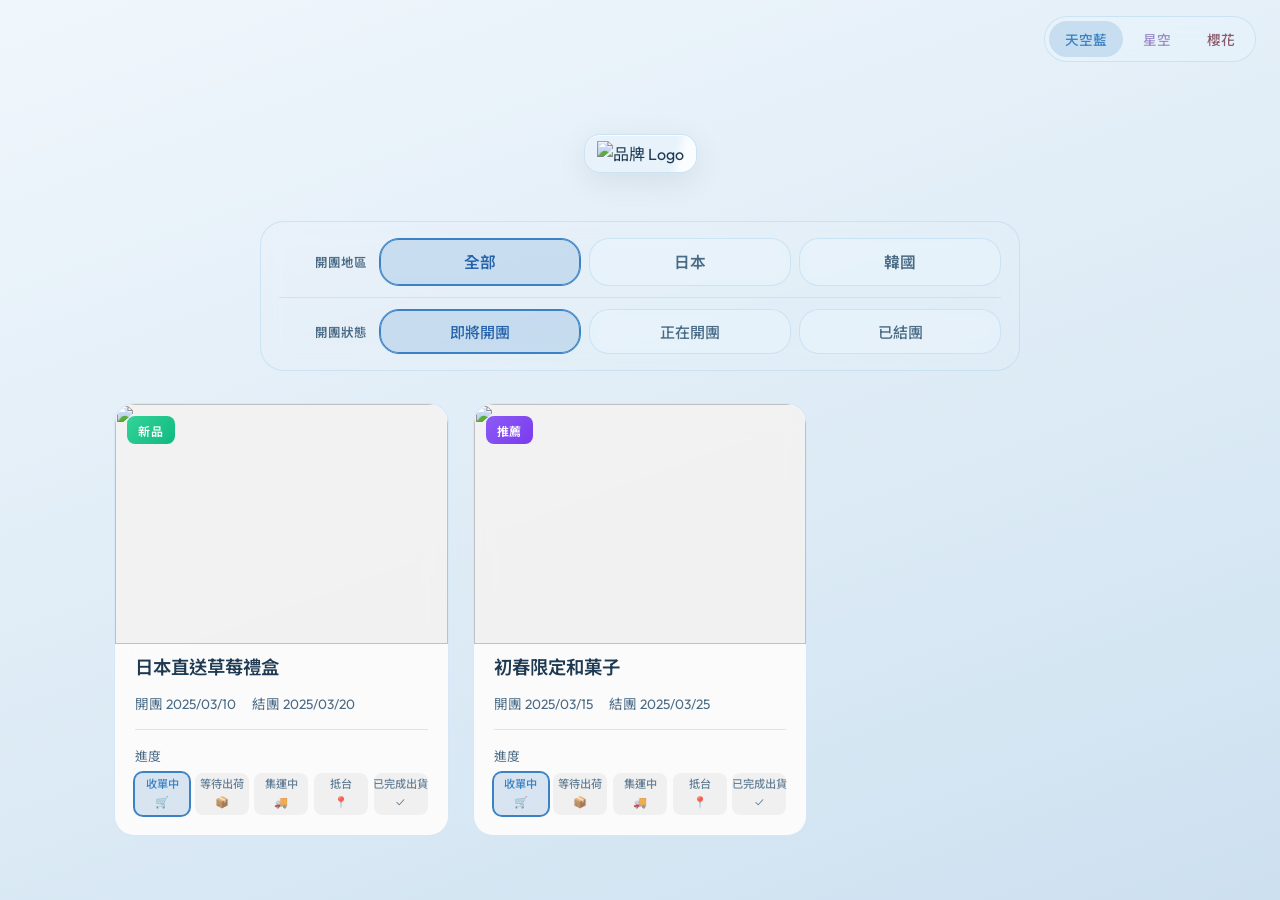
==== commit 921cbbfe: "Update index.html" ====
--- a/index.html
+++ b/index.html
@@ -36,8 +36,8 @@
         <div class="filter-group-label">開團地區</div>
         <nav class="region-tabs" id="regionTabs" role="tablist" aria-label="開團地區">
           <button type="button" class="region-tab active" role="tab" aria-selected="true" data-region-filter="all">全部</button>
-          <button type="button" class="region-tab region-tab--jp" role="tab" aria-selected="false" data-region-filter="jp">日本開團</button>
-          <button type="button" class="region-tab region-tab--kr" role="tab" aria-selected="false" data-region-filter="kr">韓國開團</button>
+          <button type="button" class="region-tab region-tab--jp" role="tab" aria-selected="false" data-region-filter="jp">日本</button>
+          <button type="button" class="region-tab region-tab--kr" role="tab" aria-selected="false" data-region-filter="kr">韓國</button>
         </nav>
       </div>
 
--- a/css/styles.css
+++ b/css/styles.css
@@ -344,6 +344,46 @@
   box-shadow: inset 0 0 0 1px var(--accent);
 }
 
+.ended-result-tabs {
+  display: grid;
+  grid-template-columns: repeat(2, minmax(0, 1fr));
+  gap: 0.5rem;
+}
+
+.ended-result-tab {
+  min-width: 0;
+  padding: 0.68rem 0.75rem;
+  border: 1px solid var(--glass-border);
+  border-radius: var(--radius);
+  background: var(--glass-bg);
+  color: var(--text-muted);
+  font-family: var(--font-sans);
+  font-size: 0.94rem;
+  font-weight: 600;
+  cursor: pointer;
+  transition: all var(--transition);
+}
+
+.ended-result-tab:hover,
+.ended-result-tab:focus-visible {
+  transform: translateY(-2px);
+  outline: none;
+}
+
+.ended-result-tab--success.active {
+  color: #047857;
+  border-color: rgba(16, 185, 129, 0.55);
+  background: rgba(16, 185, 129, 0.14);
+  box-shadow: inset 0 0 0 1px rgba(16, 185, 129, 0.28);
+}
+
+.ended-result-tab--failed.active {
+  color: var(--text);
+  border-color: rgba(148, 163, 184, 0.65);
+  background: rgba(148, 163, 184, 0.16);
+  box-shadow: inset 0 0 0 1px rgba(148, 163, 184, 0.25);
+}
+
 /* ========== 商品卡區 ========== */
 .cards-section {
   min-height: 280px;
@@ -355,79 +395,6 @@
   gap: 1.5rem;
 }
 
-.cards-grid--grouped {
-  display: block;
-}
-
-.ended-group + .ended-group {
-  margin-top: 2rem;
-}
-
-.ended-group-heading {
-  display: flex;
-  align-items: center;
-  gap: 0.55rem;
-  margin-bottom: 0.85rem;
-  color: var(--text);
-}
-
-.ended-group-title {
-  font-size: 1.05rem;
-  font-weight: 600;
-}
-
-.ended-group-count {
-  display: inline-flex;
-  align-items: center;
-  justify-content: center;
-  min-width: 1.7rem;
-  height: 1.7rem;
-  padding: 0 0.45rem;
-  border-radius: 999px;
-  font-size: 0.78rem;
-  font-weight: 600;
-  background: var(--accent-soft);
-  color: var(--tab-active);
-}
-
-.ended-group--failed {
-  padding-top: 1rem;
-  border-top: 1px solid var(--glass-border);
-}
-
-details.ended-group--failed > summary {
-  cursor: pointer;
-  list-style: none;
-}
-
-details.ended-group--failed > summary::-webkit-details-marker {
-  display: none;
-}
-
-details.ended-group--failed > summary::after {
-  content: "展開";
-  margin-left: auto;
-  color: var(--text-muted);
-  font-size: 0.78rem;
-  font-weight: 500;
-}
-
-details.ended-group--failed[open] > summary::after {
-  content: "收合";
-}
-
-.ended-group-grid {
-  margin-top: 0.25rem;
-}
-
-.ended-group--success .ended-group-title {
-  color: #059669;
-}
-
-.ended-group--failed .ended-group-count {
-  background: rgba(148, 163, 184, 0.14);
-  color: var(--text-muted);
-}
 @media (max-width: 768px) and (orientation: portrait) {
   .cards-grid {
     grid-template-columns: 1fr;
@@ -492,6 +459,18 @@
 .pagination-btn.active {
   background: var(--text-muted);
   color: #fff;
+}
+.pagination-btn:disabled {
+  cursor: default;
+}
+.pagination-btn.active:disabled {
+  opacity: 1;
+}
+.pagination-ellipsis {
+  min-width: 1.25rem;
+  color: var(--text-muted);
+  text-align: center;
+  user-select: none;
 }
 .pagination-arrow {
   width: 2.5rem;
@@ -519,8 +498,21 @@
   background: var(--accent-soft);
 }
 .pagination-arrow:disabled {
-  opacity: 0.4;
-  cursor: default;
+  opacity: 0.32;
+  cursor: not-allowed;
+  border-style: dashed;
+}
+.pagination-status {
+  flex-basis: 100%;
+  color: var(--text-muted);
+  font-size: 0.78rem;
+  line-height: 1.4;
+  text-align: center;
+}
+.pagination-btn:focus-visible,
+.pagination-arrow:focus-visible {
+  outline: 3px solid var(--accent-soft);
+  outline-offset: 2px;
 }
 [data-theme="night"] .pagination-arrow,
 [data-theme="sakura"] .pagination-arrow {
@@ -533,6 +525,9 @@
   background: var(--accent-soft);
 }
 @media (max-width: 480px) {
+  .pagination {
+    gap: 0.35rem;
+  }
   .pagination-btn {
     min-width: 2rem;
     min-height: 2rem;
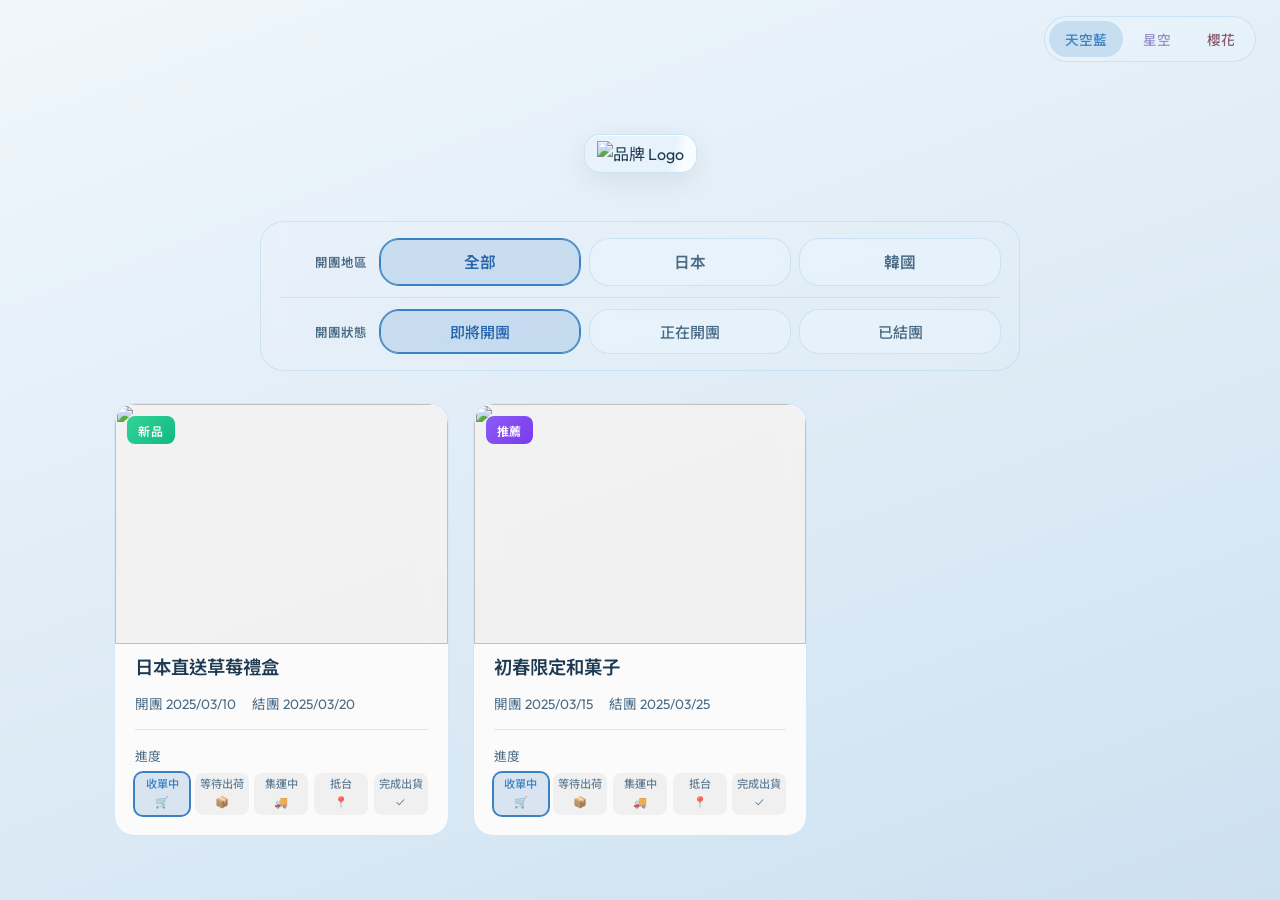
==== commit 3bfa0705: "Update index.html" ====
--- a/index.html
+++ b/index.html
@@ -53,7 +53,7 @@
       <div class="filter-group filter-group--result" id="endedResultGroup" hidden>
         <div class="filter-group-label">結團結果</div>
         <nav class="ended-result-tabs" id="endedResultTabs" role="tablist" aria-label="已結團結果">
-          <button type="button" class="ended-result-tab ended-result-tab--success active" role="tab" aria-selected="true" data-ended-result="success">成功開團</button>
+          <button type="button" class="ended-result-tab ended-result-tab--success active" role="tab" aria-selected="true" data-ended-result="success">成團</button>
           <button type="button" class="ended-result-tab ended-result-tab--failed" role="tab" aria-selected="false" data-ended-result="failed">未成團</button>
         </nav>
       </div>
@@ -81,11 +81,11 @@
       }
       function esc(s) { var d = document.createElement('div'); d.textContent = s == null ? '' : s; return d.innerHTML; }
       var def = [
-        { title: '日本直送草莓禮盒', status: 'upcoming', badge: 'new', imageUrl: 'https://images.unsplash.com/photo-1464965911861-746a04b4bca6?w=400', startDate: '2025-03-10', endDate: '2025-03-20', progress: [{ name: '收單中', done: false }, { name: '等待出荷', done: false }, { name: '集運中', done: false }, { name: '抵台', done: false }, { name: '已完成出貨', done: false }] },
-        { title: '韓國美妝熱銷組', status: 'ongoing', badge: 'hot', imageUrl: 'https://images.unsplash.com/photo-1596462502278-27bfdc403348?w=400', startDate: '2025-02-28', endDate: '2025-03-15', registeredCount: 10, progress: [{ name: '收單中', done: true }, { name: '等待出荷', done: true }, { name: '集運中', done: false }, { name: '抵台', done: false }, { name: '已完成出貨', done: false }] },
-        { title: '春日零食大賞', status: 'ongoing', badge: 'recommend', imageUrl: 'https://images.unsplash.com/photo-1606890737304-57a1ca8a5b62?w=400', startDate: '2025-03-01', endDate: '2025-03-12', registeredCount: 24, progress: [{ name: '收單中', done: true }, { name: '等待出荷', done: false }, { name: '集運中', done: false }, { name: '抵台', done: false }, { name: '已完成出貨', done: false }] },
-        { title: '冬季保暖小物團', status: 'ended', badge: 'hot', imageUrl: 'https://images.unsplash.com/photo-1551488831-00ddcb6c6bd3?w=400', startDate: '2025-01-05', endDate: '2025-01-20', progress: [{ name: '收單中', done: true }, { name: '等待出荷', done: true }, { name: '集運中', done: true }, { name: '抵台', done: true }, { name: '已完成出貨', done: true }] },
-        { title: '初春限定和菓子', status: 'upcoming', badge: 'recommend', imageUrl: 'https://images.unsplash.com/photo-1563805042-7684c019e1cb?w=400', startDate: '2025-03-15', endDate: '2025-03-25', progress: [{ name: '收單中', done: false }, { name: '等待出荷', done: false }, { name: '集運中', done: false }, { name: '抵台', done: false }, { name: '已完成出貨', done: false }] }
+        { title: '日本直送草莓禮盒', status: 'upcoming', badge: 'new', imageUrl: 'https://images.unsplash.com/photo-1464965911861-746a04b4bca6?w=400', startDate: '2025-03-10', endDate: '2025-03-20', progress: [{ name: '收單中', done: false }, { name: '等待出荷', done: false }, { name: '集運中', done: false }, { name: '抵台', done: false }, { name: '完成出貨', done: false }] },
+        { title: '韓國美妝熱銷組', status: 'ongoing', badge: 'hot', imageUrl: 'https://images.unsplash.com/photo-1596462502278-27bfdc403348?w=400', startDate: '2025-02-28', endDate: '2025-03-15', registeredCount: 10, progress: [{ name: '收單中', done: true }, { name: '等待出荷', done: true }, { name: '集運中', done: false }, { name: '抵台', done: false }, { name: '完成出貨', done: false }] },
+        { title: '春日零食大賞', status: 'ongoing', badge: 'recommend', imageUrl: 'https://images.unsplash.com/photo-1606890737304-57a1ca8a5b62?w=400', startDate: '2025-03-01', endDate: '2025-03-12', registeredCount: 24, progress: [{ name: '收單中', done: true }, { name: '等待出荷', done: false }, { name: '集運中', done: false }, { name: '抵台', done: false }, { name: '完成出貨', done: false }] },
+        { title: '冬季保暖小物團', status: 'ended', badge: 'hot', imageUrl: 'https://images.unsplash.com/photo-1551488831-00ddcb6c6bd3?w=400', startDate: '2025-01-05', endDate: '2025-01-20', progress: [{ name: '收單中', done: true }, { name: '等待出荷', done: true }, { name: '集運中', done: true }, { name: '抵台', done: true }, { name: '完成出貨', done: true }] },
+        { title: '初春限定和菓子', status: 'upcoming', badge: 'recommend', imageUrl: 'https://images.unsplash.com/photo-1563805042-7684c019e1cb?w=400', startDate: '2025-03-15', endDate: '2025-03-25', progress: [{ name: '收單中', done: false }, { name: '等待出荷', done: false }, { name: '集運中', done: false }, { name: '抵台', done: false }, { name: '完成出貨', done: false }] }
       ];
       setTimeout(function () {
         var grid = document.getElementById('cardsGrid');
@@ -94,7 +94,7 @@
         var filter = 'upcoming';
         var list = def.filter(function (p) { return p.status === filter; });
         if (list.length === 0) list = def.slice(0, 2);
-        var icons = { '收單中': '🛒', '等待出荷': '📦', '集運中': '🚚', '抵台': '📍', '已完成出貨': '✓' };
+        var icons = { '收單中': '🛒', '等待出荷': '📦', '集運中': '🚚', '抵台': '📍', '完成出貨': '✓' };
         list.forEach(function (p) {
           var badgeTxt = p.badge === 'new' ? '新品' : p.badge === 'hot' ? '熱銷' : '推薦';
           var badgeCls = p.badge === 'new' ? 'new' : p.badge === 'hot' ? 'hot' : 'recommend';
